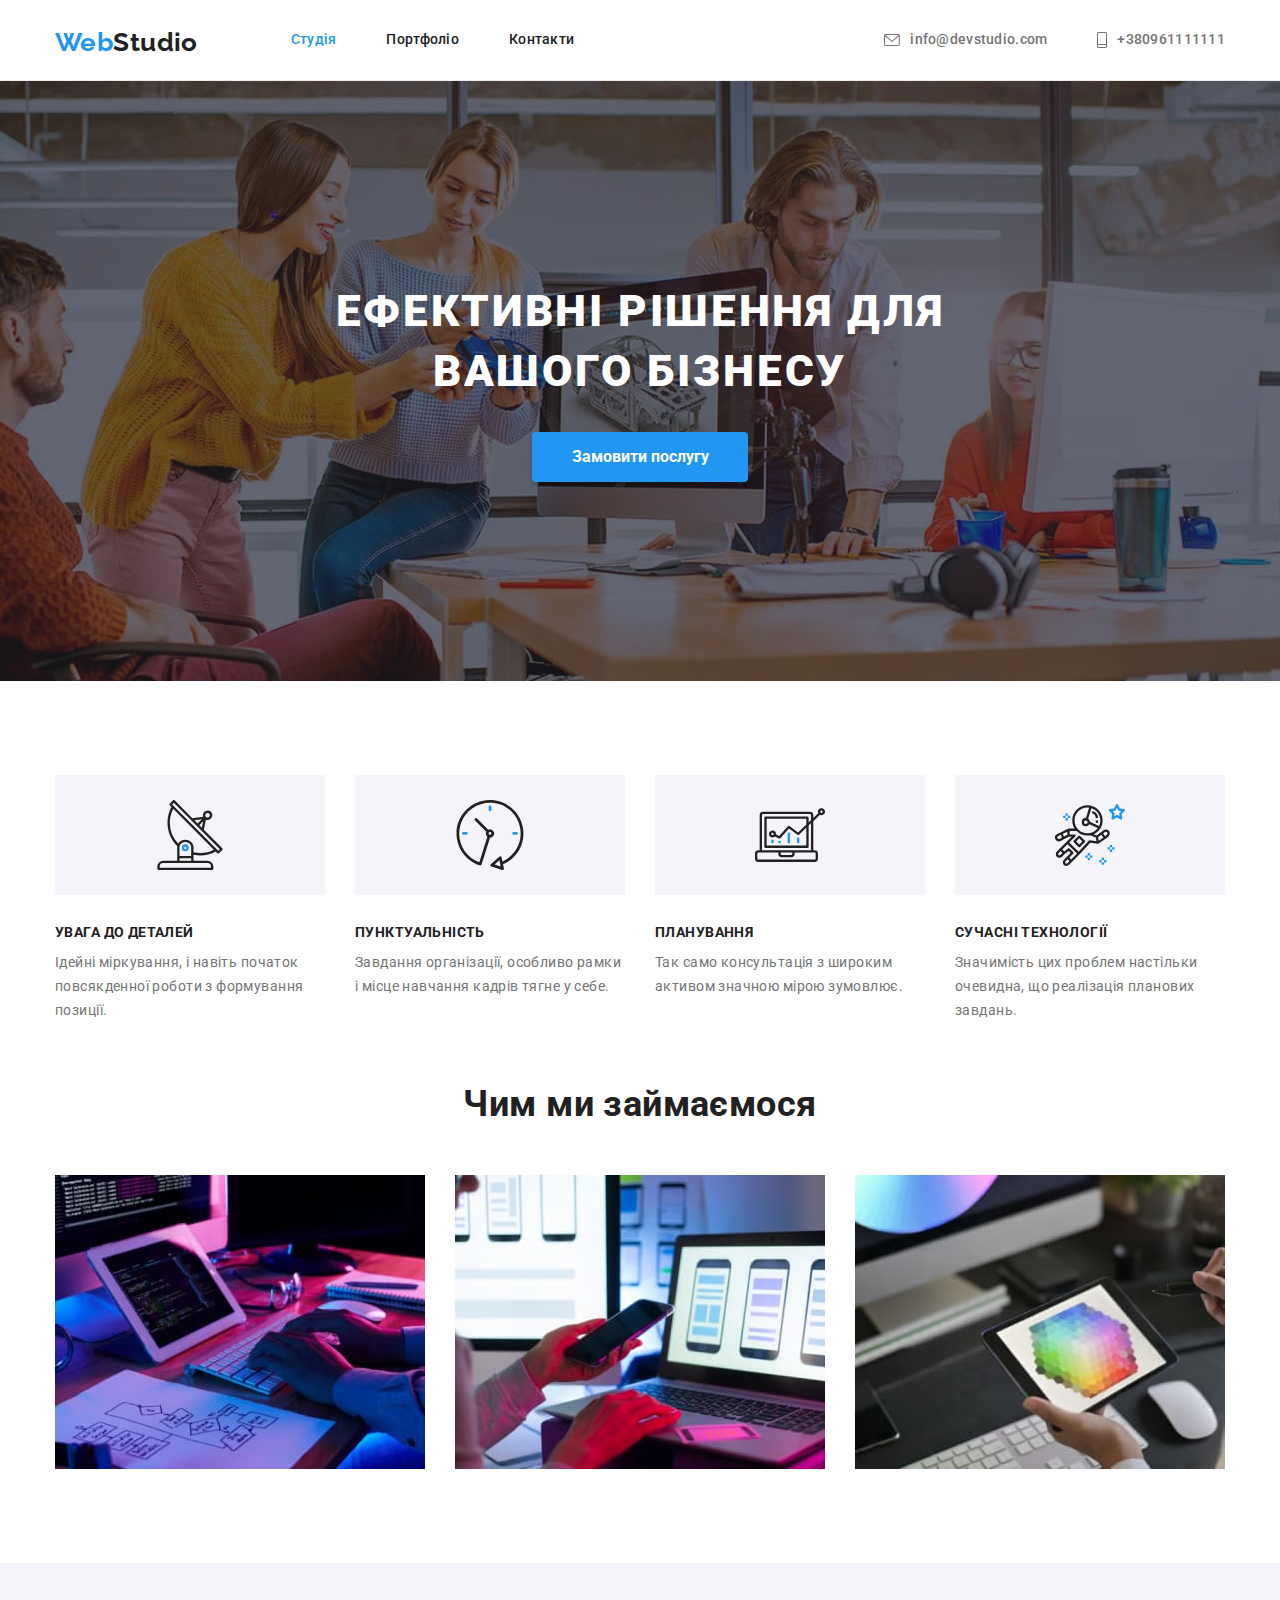
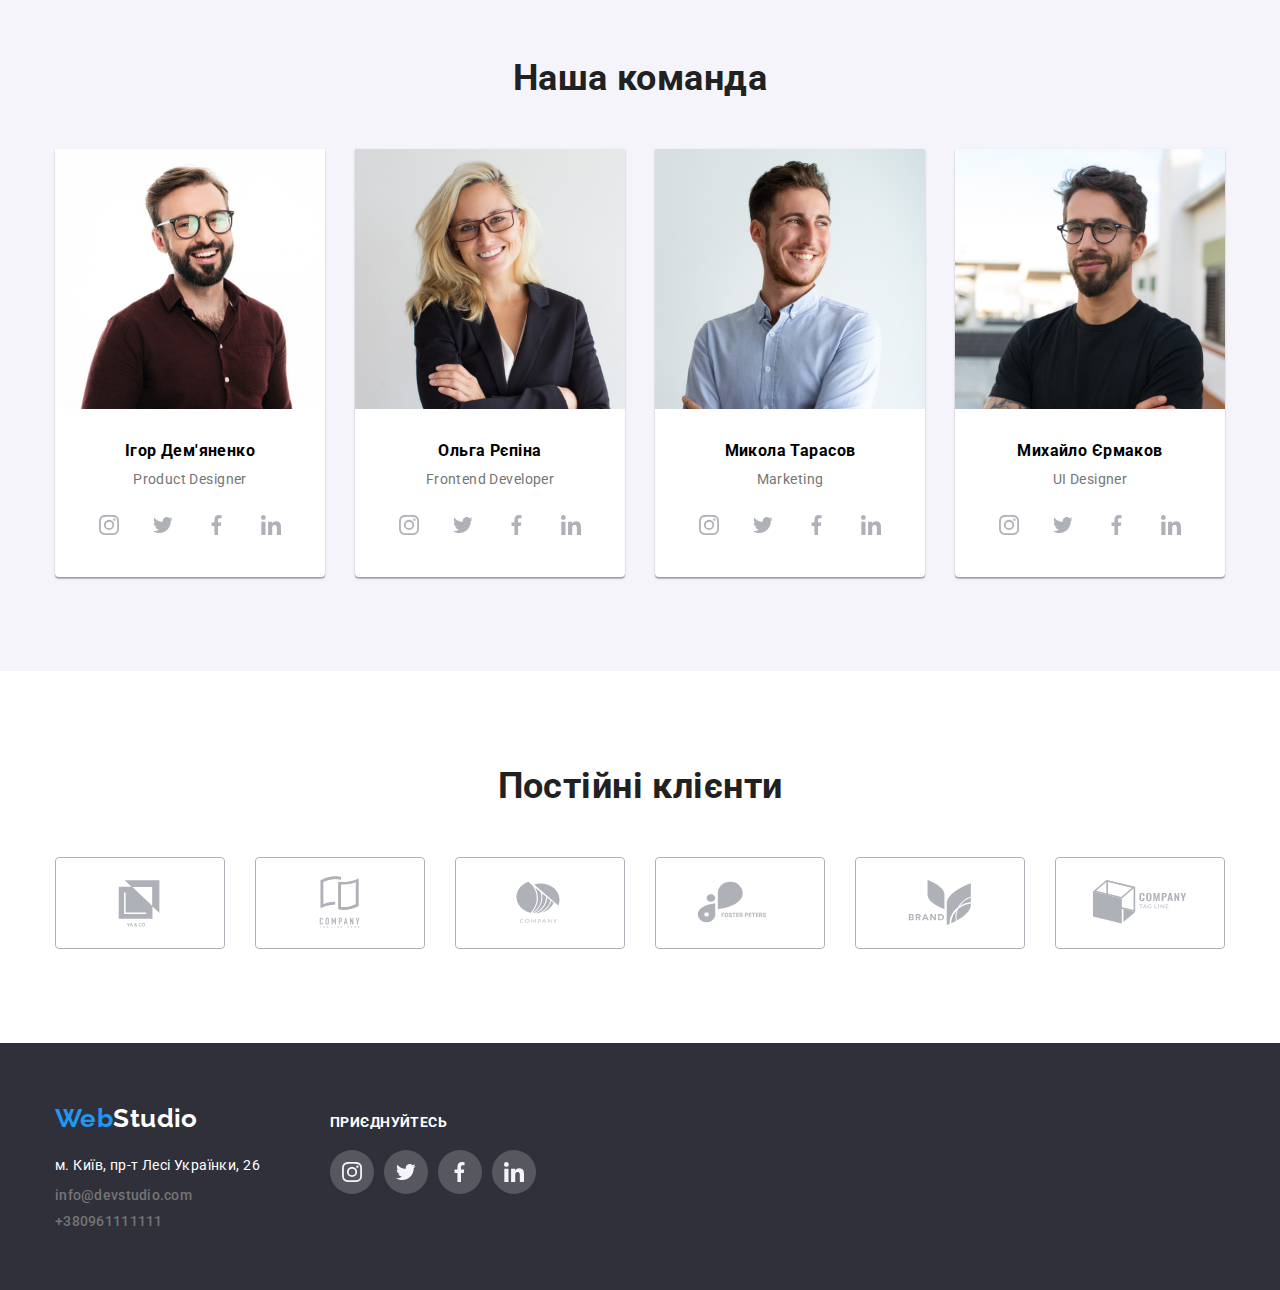
==== index.html @ 4f599ad9 "5 домашка" ====
<!DOCTYPE html>
<html lang="uk">
<head>
    <meta charset="UTF-8">
    <meta http-equiv="X-UA-Compatible" content="IE=edge">
    <meta name="viewport" content="width=device-width, initial-scale=1.0">
    <title>Webstudio</title>
    <link rel="preconnect" href="https://fonts.googleapis.com"/>
    <link rel="preconnect" href="https://fonts.gstatic.com" crossorigin/>
    <link href="https://fonts.googleapis.com/css2?family=Raleway:wght@700&family=Roboto:ital,wght@0,400;0,500;0,700;1,900&display=swap" rel="stylesheet"/>
    <link rel="stylesheet" href="https://cdnjs.cloudflare.com/ajax/libs/modern-normalize/1.1.0/modern-normalize.min.css"> 
    <link rel="stylesheet" href="css/styles.css"/>
</head>
<body>
    <header class="page-header">
        <div class="container">
        <nav class="main-nav">
            <a class="logo-link" href="./index.html" lang="en">Web<span class="logo-header">Studio</span></a>
            <ul class="site-nav list">
                <li class="item"><a href="./index.html" class="link current">Студія</a></li>
                <li class="item"><a href="./portfolio.html" class="link">Портфоліо</a></li>
                <li class="item"><a href="#" class="link">Контакти</a></li>
            </ul>
        </nav>      
            <ul class="contact-nav list">
                <li class="item">
                <a class="contacts-page link" href="mailto:info@devstudio.com" class="link">
                    <svg aria-label="конверт" class="button-icon" width="16" height="12">
                    <use href="./images/icons.svg#icon-envelope"></use>  
                </svg>info@devstudio.com</a></li>
                <li class="item">
                <a class="contacts-page link" href="tel:+380961111111" class="link">
                    <svg aria-label="телефон" class="smartphone" width="10" height="16"> 
                    <use href="./images/icons.svg#icon-phone"></use> 
                </svg>+380961111111</a></li>
            </ul>
        </div>
    </header>   
    <main>
        <section class="hero">
            <div class="container">
             <h1 class="hero-title">Ефективні рішення для <br> вашого бізнесу</h1>
             <button type="button" class="button-primary" >Замовити послугу</button>
            </div>
        </section>
        <section class="special">
            <div class="container">
            <h2 class="visually-hidden">Наші особливості</h2>
            <ul class="features-list list">
              <li class="item icon-deliver">
                <div class="superio">
                    <svg aria-label="антена" class="icon" width = "70" height = "70">
                <use href="./images/icons.svg#icon-antenna"></use>
                    </svg>
                </div>
                <div class="mario">
                    <h3 class="title">Увага до деталей</h3>
                    <p class="text">Ідейні міркування, i навіть початок повсякденної роботи з формування позиції.
                    </p>
                </div>
              </li>
              <li class="item icon-top">
                <div class="superio">
                    <svg aria-label="годинник" class="icon" width = "70" height = "70">
                <use href="./images/icons.svg#icon-clock"></use>
                    </svg>
                </div>
                <div class="mario">
                <h3 class="title">Пунктуальність</h3>
                <p class="text">Завдання організації, особливо рамки i місце навчання кадрів тягне у себе.
                </p>
                </div>
              </li>
              <li class="item icon-sop">
                <div class="superio">
                    <svg aria-label="діаграма" class="icon" width = "70" height = "70">
                <use href="./images/icons.svg#icon-diagram"></use>
                    </svg>
                </div>
                <div class="mario">
                <h3 class="title">Планування</h3>
                <p class="text">Так само консультація з широким активом значною мірою зумовлює.
                </p>
                </div>
              </li>
              <li class="item icon-pop">
                <div class="superio">
                    <svg aria-label="астронавт" class="icon" width = "70" height = "70">
                <use href="./images/icons.svg#icon-astronaut"></use>
                    </svg>
                </div>
                <div class="mario">
                <h3 class="title">Сучасні технології</h3>
                <p class="text">Значимість цих проблем настільки очевидна, що реалізація планових завдань.
                </p>
                </div>
              </li>
            </ul>
        </div>
        </section> 
        <section class="rutin">
            <div class="container">
            <h2 class="work-list">Чим ми займаємося</h2>
            <ul class="our-list">
              <li class="item">
                <img class="blocks" src="images/img.jpg" alt="Фото верстки" width="370">
              </li>
             <li class="item">
              <img class="blocks" src="images/img1.jpg" alt ="Розробка дизайна для телефона" width="370">
             </li>
             <li class="item">
              <img class="blocks" src="images/img2.jpg" alt="Вибір відтінку кольору на планшеті" width="370">
             </li>
            </ul>
            </div>
        </section>
        <section class="fone">
            <div class="container">
            <h2 class="working-list">Наша команда</h2>
            <ul class="team-list">
                <li class="work-platform">
                    <img src="images/img4.jpg" alt="Фото Ігор Дем'яненко " width="270" height="260">
                    <div class="portal">
                    <h3 class="title">Ігор Дем'яненко</h3>
                    <p class="text">Product Designer</p>
                    <ul class="media">
                        <li class="person-card">
                            <a class="sociamod-links" href="#">
                                <svg aria-label="інстаграм" class="social-icon" width = "20" height = "20">
                                <use href="./images/icons.svg#icon-instagram"></use>
                                    </svg></a>
                        </li>
                        <li class="person-card">
                            <a class="sociamod-links" href="#">
                                <svg  aria-label="твіттер" class="social-icon" width = "20" height = "20">
                                <use href="./images/icons.svg#icon-tviter"></use>
                                    </svg></a>
                        </li>
                        <li class="person-card">
                            <a class="sociamod-links" href="#">
                                <svg aria-label="фейсбук" class="social-icon" width = "20" height = "20">
                                <use href="./images/icons.svg#icon-facebook"></use>
                                    </svg></a>
                        </li>
                        <li class="person-card">
                            <a class="sociamod-links" href="#">
                                <svg aria-label="лінкедін" class="social-icon" width = "20" height = "20">
                                <use href="./images/icons.svg#icon-linkedin"></use>
                                    </svg></a>
                        </li>
                    </ul>
                    </div>
                </li>
                <li class="work-platform">
                    <img src="images/img5.jpg" alt="Фото Ольга Рєпіна" width="270" height="260">
                    <div class="portal">
                    <h3 class="title">Ольга Рєпіна</h3>
                    <p class="text">Frontend Developer</p>
                    <ul class="media">
                        <li class="person-card">
                            <a class="sociamod-links" href="#">
                                <svg aria-label="інстаграм" class="social-icon" width = "20" height = "20">
                                <use href="./images/icons.svg#icon-instagram"></use>
                                    </svg></a>
                        </li>
                        <li class="person-card">
                            <a class="sociamod-links" href="#">
                                <svg aria-label="твіттер" class="social-icon" width = "20" height = "20">
                                <use href="./images/icons.svg#icon-tviter"></use>
                                    </svg></a>
                        </li>
                        <li class="person-card">
                            <a class="sociamod-links" href="#">
                                <svg aria-label="фейсбук" class="social-icon" width = "20" height = "20">
                                <use href="./images/icons.svg#icon-facebook"></use>
                                    </svg></a>
                        </li>
                        <li class="person-card">
                            <a class="sociamod-links" href="#">
                                <svg aria-label="лінкедін" class="social-icon" width = "20" height = "20">
                                <use href="./images/icons.svg#icon-linkedin"></use>
                                    </svg></a>
                        </li>
                    </ul>
                </div>
                </li>
                <li class="work-platform">
                    <img src="images/img6.jpg" alt="Фото Микола Тарасов" width="270" height="260">
                    <div class="portal"> 
                    <h3 class="title">Микола Тарасов</h3>
                    <p class="text">Marketing</p>
                    <ul class="media">
                        <li class="person-card">
                            <a class="sociamod-links" href="#">
                                <svg aria-label="інстаграм" class="social-icon" width = "20" height = "20">
                                <use href="./images/icons.svg#icon-instagram"></use>
                                    </svg></a>
                        </li>
                        <li class="person-card">
                            <a class="sociamod-links" href="#">
                                <svg  aria-label="твіттер" class="social-icon" width = "20" height = "20">
                                <use href="./images/icons.svg#icon-tviter"></use>
                                    </svg></a>
                        </li>
                        <li class="person-card">
                            <a class="sociamod-links" href="#">
                                <svg aria-label="фейсбук" class="social-icon" width = "20" height = "20">
                                <use href="./images/icons.svg#icon-facebook"></use>
                                    </svg></a>
                        </li>
                        <li class="person-card">
                            <a class="sociamod-links" href="#">
                                <svg aria-label="лінкедін" class="social-icon" width = "20" height = "20">
                                <use href="./images/icons.svg#icon-linkedin"></use>
                                    </svg></a>
                        </li>
                    </ul>
                    </div>
                </li>
                <li class="work-platform">
                    <img src="images/img7.jpg" alt="Фото Михайло Єрмаков" width="270" height="260">
                    <div class="portal">
                    <h3 class="title">Михайло Єрмаков</h3>
                    <p class="text">UI Designer</p>
                    <ul class="media">
                        <li class="person-card">
                            <a class="sociamod-links" href="#">
                                <svg aria-label="інстаграм" class="social-icon" width = "20" height = "20">
                                <use href="./images/icons.svg#icon-instagram"></use>
                                    </svg></a>
                        </li>
                        <li class="person-card">
                            <a class="sociamod-links" href="#">
                                <svg aria-label="твіттер" class="social-icon" width = "20" height = "20">
                                <use href="./images/icons.svg#icon-tviter"></use>
                                    </svg></a>
                        </li>
                        <li class="person-card">
                            <a class="sociamod-links" href="#">
                                <svg aria-label="фейсбук" class="social-icon" width = "20" height = "20">
                                <use href="./images/icons.svg#icon-facebook"></use>
                                    </svg></a>
                        </li>
                        <li class="person-card">
                            <a class="sociamod-links" href="#">
                                <svg aria-label="лінкедін" class="social-icon" width = "20" height = "20">
                                <use href="./images/icons.svg#icon-linkedin"></use>
                                    </svg></a>
                        </li>
                    </ul>
                    </div>
                </li>
            </ul>
        </div>
        </section>
        <section class="newfolder">
        <div class="container">
            <h2 class="folder-list">Постійні клієнти</h2>
            <ul class="customers-list">
                <li class="fixt">
                    <a class="omga" href="#" class="omg">
                        <svg aria-label="логотип компанії 1" class="company-icon" width = "106" height = "60">
                        <use href="./images/icons.svg#icon-client1"></use>
                            </svg></a>
                </li>
                <li class="fixt">
                    <a class="omga" href="#" class="omg">
                        <svg aria-label="логотип компанії 2" class="company-icon" width = "106" height = "60">
                            <use href="./images/icons.svg#icon-client2"></use>
                                </svg></a>
                </li>
                <li class="fixt">
                    <a class="omga" href="#" class="omg">
                        <svg aria-label="логотип компанії 3" class="company-icon" width = "106" height = "60">
                            <use href="./images/icons.svg#icon-client3"></use>
                                </svg></a>
                </li>
                <li class="fixt">
                    <a class="omga" href="#" class="omg">
                        <svg aria-label="логотип компанії 4" class="company-icon" width = "106" height = "60">
                            <use href="./images/icons.svg#icon-client4"></use>
                                </svg></a>
                </li>
                <li class="fixt">
                    <a class="omga" href="#" class="omg">
                    <svg aria-label="логотип компанії 5" class="company-icon" width = "106" height = "60">
                        <use href="./images/icons.svg#icon-client5"></use>
                            </svg></a>
                </li>
                <li class="fixt">
                    <a class="omga" href="#" class="omg">
                        <svg aria-label="логотип компанії 6" class="company-icon" width = "106" height = "60">
                            <use href="./images/icons.svg#icon-client6"></use>
                                </svg></a>
                </li>
            </ul>
        </div>
        </section>
    </main>
    <footer class="contact-list">
    <div class="container footernew">
        <div class="footer-hub">
        <a href="./index.html" class="logof-link">Web<span class="logo-studio">Studio</span></a>
    <address class="keys">
        <ul class="contact-foot list">
            <li class="item"><a href="https://goo.gl/maps/CPtrU1FHBa2aNyZL9" class="map-link" target="_blank" rel="noopener noreferrer nofollow">м. Київ, пр-т Лесі Українки, 26</a></li>
            <li class="item"><a href="mailto:info@devstudio.com" class="link">info@devstudio.com</a></li>
            <li class="item"><a href="tel:+380961111111" class="link">+380961111111</a></li>
        </ul>
        </div>
    </address>
        <div class="super-footer">
        <p class="social-foot">Приєднуйтесь</p>
        <ul class="social-media-foot">
            <li class="block">
                <a href="#" class="sociamod-link">
                <svg aria-label="інстаграм" class="company-icon-footer" width = "20" height = "20">
                <use href="./images/icons.svg#icon-instagram"></use>
                </svg></a>
            </li>
            <li class="block">
                <a href="#" class="sociamod-link">
                    <svg aria-label="твіттер" class="company-icon-footer" width = "20" height = "20">
                    <use href="./images/icons.svg#icon-tviter"></use>
                    </svg></a>
            </li>
            <li class="block">
                <a href="#" class="sociamod-link">
                    <svg aria-label="фейсбук" class="company-icon-footer" width = "20" height = "20">
                    <use href="./images/icons.svg#icon-facebook"></use>
                    </svg></a>
            </li>
            <li class="block">
                <a href="#" class="sociamod-link">
                    <svg aria-label="лінкедін" class="company-icon-footer" width = "20" height = "20">
                    <use href="./images/icons.svg#icon-linkedin"></use>
                    </svg></a>
            </li>
        </ul>

        </div>
    </footer>
    </div>
</body>
</html>
---- css/styles.css ----
:root {
    --primary-text-color:#757575;
    --title-text-color:#212121;
    --accent-color:#2196F3;
    --primary-white-color:#ffffff;
    --secondary-black-color: #2F303A;
    --super-blue-color :#188CE8;
    --fon-button-color : #F5F4FA;
    --fon-icon-color : rgba(245, 244, 250, 1);
    --icon-fons-color : rgba(175, 177, 184, 1);
    --link-icon-color : rgba(255, 255, 255, 0.1);
    --client-icon-color : rgba(33, 150, 243, 1);
    --text-people-color:rgba(117, 117, 117, 1);

    --main-font: 'Roboto',sans-serif;
    --secondary-font : 'Raleway',sans-serif;
}

/*body*/

body {
    font-size: 14px;
    background-color:var(--primary-white-color);
    color: var(--primary-text);
    font-family: 'Roboto',sans-serif;
    letter-spacing: 0.03em;
}

/*Утиліт*/
.contacts-page {
    display: flex ;
    align-items: center;
}
.button-icon {
    margin-right: 10px;
    align-items: center;
    fill: currentColor;
}
.button-icon:hover,
.smartphone {
    fill: var(--accent-color);
}
.smartphone {
    align-items: center;
    margin-right: 10px;
    fill: currentColor;
}
.customers-list .fixt {
    display: flex;
    align-items: center;
    cursor: pointer;
    border-radius: 4px;
    justify-content: center;
    width: 170px;
    height: 92px;
    margin-right: 30px;
}
.customers-list .omga{
    fill: var(--icon-fons-color);
}
.omga:hover,
.omga:focus {
    border: 1px solid var(--accent-color);
    fill: var(--accent-color);
}
.sociamod-link:hover,
.sociamod-link:focus {
    background-color: var(--accent-color);
    fill:var(--primary-white-color);
}
.sociamod-links:hover,
.sociamod-links:focus {
    background-color: var(--accent-color);
    fill: var(--primary-white-color);
}

.omga { 
    text-decoration: none;
    width: 100%;
    height: 100%;
    display: flex;
    align-items: center;
    justify-content: center;

    border: 1px solid var(--icon-fons-color);
    border-radius: 4px;
    fill: var(--accent-color);
}

.features-list .superio {
    display: flex;
    align-items: center;
    justify-content: center;
    border-radius: 4px;
    background-position: center;
    height: 120px;
}

.person-card {
    background-color: var(--primary-white-color);
}


.list {
    list-style: none;
    padding: 0;
    margin: 0;
}
.container {
    width: 1200px;
    margin-left: auto;
    margin-right: auto;
    padding-left: 15px;
    padding-right: 15px;
}
.page-header {
    border-bottom: 1px solid rgba(236, 236, 236, 1) ;
 
}
.page-header>.container{
       display: flex;
} 
/*Main-nav*/

.main-nav {
    display: flex;
    width: 1200;
    align-items: center;
    border: rgba(236, 236, 236, 1);
}
 /*WebStudio*/

.logo-link {
    color:var(--accent-color);
    font-family: var(--secondary-font);

    font-weight: 700;
    font-size: 26px;
    line-height: 1.19;
    text-decoration: none;
    padding-top: 25px;
}
.logo-header {
    color:var(--title-text-color) ;
}
/*Site nav*/
.site-nav .link,
.site-nav .list {
    color: var(--title-text-color);

    font-weight: 500;
    font-size: 14px;
    line-height: 1.14;
    letter-spacing: 0.02em;
    text-decoration: none;
}
.site-nav .link:hover, 
.site-nav .link:focus {
    color:var(--accent-color);
}
.site-nav .link.current {
    color: var(--accent-color);
}
.site-nav  {
    display: flex;
    margin-left: 93px;
}
.site-nav .item {
    margin-right: 0px;
}
.site-nav .item:not(:last-child) {
    margin-right: 50px;
}
.site-nav .link {
    display: block;
    padding-top:  32px;
    padding-bottom: 32px;
}

/*Contact nav*/

.contact-nav .link {
    color: var(--primary-text-color);

    font-weight: 500;
    font-size: 14px;
    line-height: 1.14;
    letter-spacing: 0.02em;
    text-decoration: none;

    display: flex;
    padding-top:  32px;
    padding-bottom: 32px;
    align-items: center;
}
.contact-nav .link:hover, 
.contact-nav .link:focus {
    color: var(--accent-color);
}
.site-nav .list {
    color: var(--primary-text-color);
    font-weight: 500;
    font-size: 14px;
    line-height: 1.14;
    letter-spacing: 0.02em;
    text-decoration: none;
}
.contact-nav {
    display: flex;
    margin-left: auto;
}
.contact-nav .item {
    margin-right: 0px;
}
.contact-nav .item:not(:last-child) {
    margin-right: 50px;
}

/*Hero*/

.hero {
    max-width: 1600px;
    height: 600px;
    background-image: linear-gradient(to right,rgba(47, 48, 58, 0.4),rgba(47, 48, 58, 0.4)), url(../images/img-fone.jpg);
    background-repeat: no-repeat;
    background-position: center;
    text-align: center;
    margin-top: 0;
    margin: 0px auto;
    padding-bottom: 200px;
    padding-top: 200px;
}
h1,h2,h3 { margin: 0px;
}

.hero-title {
    margin-bottom: 30px;

    color:var(--primary-white-color) ;
    
    font-weight: 900;
    font-size: 44px;
    line-height: 1.37;
    letter-spacing: 0.06em;
    text-transform: uppercase;
}

/*features*/
.mario {
    margin-top: 30px;
}

.features-list .title {
    color: var(--title-text-color);

    font-weight: 700;
    font-size: 14px;
    line-height: 1.14;
    text-transform: uppercase;
    
    margin-top: 0;
    margin-bottom: 10px;
}
.features-list .text {
    color: var(--primary-text-color);
    
    font-weight: 400;
    font-size: 14px;
    line-height: 1.7;

    margin-top: 0px;
    margin-bottom: 0px;
}
.features-list {
    display: flex;
}
.features-list .title {
    margin-bottom: 10px;
}
.features-list .item {
    content: "";
    display: block;
    height: 120px;
    background-size: contain;
    background-repeat: no-repeat;
    background-position: center;
    background-color: var(--fon-icon-color);
}
.features-list .item {
    width: 270px;
    margin-left: 0px;
}
.features-list .item:not(:first-child) {
    margin-left: 30px;
}

/*Our work*/

.rutin {
    padding-bottom: 94px;
    padding-top: 94px;
}
.work-list {
    color: var(--title-text-color);
    
    font-weight: 700;
    font-size: 36px;
    line-height: 1.17;
    text-align: center;
    
    margin-top: 0px;
    margin-bottom: 50px;
}
.work-list .title {
    color: var(--title-text-color);

    font-weight: 500;
    font-size: 16px;
    line-height: 1.19;
    text-align: center;
}
.our-list {
    display: flex;
    text-align: center;
    margin: 0px;
    padding: 0px;
}
.our-list .item {
    display: block;
    list-style: none;
}
.our-list .item {
    margin-right: 0px;
}
.our-list .item:not(:last-child) {
    margin-right: 30px; 
}
.blocks {
    display: block;
}

/*Team*/

.fone {
    background-color: var(--fon-button-color);
    padding-top: 94px;
    padding-bottom: 94px;
}
.team-list {
    display: flex;
    margin: 0px;
    padding: 0px;
    list-style: none;
}
.working-list {
    color: var(--title-text-color);
    font-weight: 700;
    font-size: 36px;
    line-height: 1.17;
    text-align: center;
    margin-top: 0px;
    margin-bottom: 50px;
}
.work-platform {
    background: var(--primary-white-color) ;
    box-shadow: 0px 1px 3px rgba(0, 0, 0, 0.12), 0px 1px 1px rgba(0, 0, 0, 0.14), 0px 2px 1px rgba(0, 0, 0, 0.2);
    border-radius: 0px 0px 4px 4px;

    width: 270px;
    text-align: center;
}
.work-platform {
    margin-right: 0px;
}
.work-platform:not(:last-child) {
    margin-right: 30px;
}
.work-platform .title {
    margin-top: 0px;
}
.work-platform .text {
    margin-top: 0px;
    color: var(--text-people-color)
}
.work-list .text{
    color: var(--primary-text-color);

    font-weight: 400;
    font-size: 16px;
    line-height: 19px;
    text-align: center;
}
.team-list .title {
    margin-bottom: 10px;
}
.portal {
   padding: 30px;
}
.portal .text {
    margin: 0px;
}
.media {
    display: flex;
    list-style: none;
    border-radius: 50px;
    margin-top: 16px;
    padding: 0px;
    justify-content: center;
    gap: 10px;
}

.media .sociamod-links{
    width: 44px;
    height: 44px;
    border-radius: 50%;
    display: flex;
    justify-content: center;
    align-items: center;
    cursor: pointer;
}

.sociamod-links {
    width: 100%;
    height: 100%;
    display: flex;
    align-items: center;
    justify-content: center;
    background-color: var(--link-icon-color);
    border-radius: 50%;
    fill: var(--icon-fons-color);
  }
/*Newfolder*/
.newfolder {
    background-color: var(--primary-white-color);
    padding-top: 94px;
    padding-bottom: 94px;
}
.folder-list {
    color: var(--title-text-color);
    font-weight: 700;
    font-size: 36px;
    line-height: 1.17;
    text-align: center;
    margin-top: 0px;
    margin-bottom: 50px;
}
.customers-list {
    display: flex;
    margin: 0px;
    padding: 0px;
    list-style: none;
}
.fixt {
    background: var(--primary-white-color) ;
    border-radius: 0px 0px 4px 4px;

    width: 170px;
    height: 92px;
    text-align: center;
}
.fixt {
    margin-right: 0px;
}
.fixt:not(:last-child) {
    margin-right: 30px;
}
.customers-list .fixt {
    margin-right: 0px;
}
.customers-list .fixt:not(:last-child) {
margin-right: 30px;
}

/*Button*/

.button {
    font-family: inherit;
}
.site-works .links {
    border-radius: 4px;
}
.site-works .links {
    border-radius: 4px ;
}

.button .links:hover, 
.button .links:focus {
    background-color : var(--super-blue-color);
    color: var(--primary-white-color);
    cursor:pointer;
    box-shadow: 0px 3px 1px rgba(0, 0, 0, 0.1), 0px 1px 2px rgba(0, 0, 0, 0.08),
    0px 2px 2px rgba(0, 0, 0, 0.12);
}

.site-works .links {
    background-color: var(--fon-button-color);
    color: var(--title-text-color);
    font-weight: 500;
    font-size: 16px;
    line-height: 1.6;
    text-align: center;
    border:none;
}
.links {
    padding : 6px 25px;
}
.button-primary {
    min-width: 216px;
    display:inline-block;
    padding: 10px 32px;
   
    background-color: var(--accent-color);
    color: var(--primary-white-color);
    box-shadow: 0px 4px 4px rgba(0, 0, 0, 0.15);
    border-radius: 4px;
    border:none;
    font-family: inherit;
    font-size: 16px;
    font-weight: 700;
    line-height: 1.88;
    text-align: center;
}
.button-primary:hover, 
.button-primary:focus {
    background-color : var(--super-blue-color);
    color: var(--primary-white-color);
    cursor:pointer;
}
.link,.links {
    cursor:pointer;
}
.contact-list {
    background-color: var(--secondary-black-color);
}
.contact-foot .link:hover, 
.contact-foot .link:focus {
    color: var(--accent-color);
}
.contact-foot .link {
    color: var(--primary-text-color);

    font-weight: 500;
    font-size: 14px;
    line-height: 1.14;
    letter-spacing: 0.02em;
    text-decoration: none;
}

.logo-link {
    margin: 0px;
    padding-bottom: 20px;
}
.logo-studio {
    color: var(--primary-white-color);
}
.map-link {
    color: var(--primary-white-color);

    font-weight: 400;
    font-size: 14px;
    line-height: 1.7;
    text-decoration: none;
}

/*portmain*/

.port {
    padding-bottom: 94px;
    padding-top: 94px;

}
.works-title {
    color: var(--title-text-color);

    font-weight: 700;   
    font-size: 18px;
    line-height: 2.0;
    letter-spacing: 0.06em;
    margin-top: 0px;
    text-align: center;
    margin-bottom: 4px;
}
.works-text {
    color: var(--primary-text-color);
    font-weight: 400;
    font-size: 16px;
    line-height: 1.9;
    letter-spacing: 0.03em;
    margin-top: 0px;
    text-align: center;
}
.site-works .link {
    background-color: var(--fon-button-color);
    color: var(--title-text-color);
    font-weight: 500;
    font-size: 16px;
    line-height: 1.6;
    text-align: center;
    border:none;
}
.site-works .link:hover, 
.site-works .link:focus {
    background-color: var(--accent-color);
    color: var(--primary-white-color);
}
.site-works .links:hover, 
.site-works .links:focus {
    background-color: var(--accent-color);
    color: var(--primary-white-color);
    box-shadow: 0px 3px 1px rgba(0, 0, 0, 0.1), 0px 1px 2px rgba(0, 0, 0, 0.08),
    0px 2px 2px rgba(0, 0, 0, 0.12);
}
.hor:hover,
.hor:focus {
    display: block;
    box-shadow: 0px 1px 1px rgba(0, 0, 0, 0.12), 0px 4px 4px rgba(0, 0, 0, 0.06),
      1px 4px 6px rgba(0, 0, 0, 0.16);
} 

.site-works {
    display: flex;
    justify-content: center; 
    margin-bottom: 50px;
    align-items: center;
}
.site-works .item {
    margin-right: 0px;
}
.site-works .item:not(:last-child) {
    margin-right: 8px;
}
.project-list {
    display: flex;
    flex-wrap: wrap;
    list-style: none;
    margin-left: 0px;
    padding: 0px;
    margin-top: 0px;
    margin-bottom: -30px;
    margin-right: -30px;
}
.project-list .item {
    margin-bottom: 30px;
    margin-right: 30px;
    width: 370px;
    padding: 0px;
}
    .hor {
    text-decoration: none;
}
.card-content {
    padding: 20px 24px;
    border: 1px solid rgba(238, 238, 238, 1)

}
.works-title {
    text-align: left;
}
.works-text {
    text-align: left;
    margin: 0px;
}

/*Special*/

.special {
    margin-top: 0;
    padding-top: 94px;
    padding-bottom: 94px;
  }
.visually-hidden {
    position: absolute;
      white-space: nowrap;
      width: 1px;
      height: 1px;
      overflow: hidden;
      border: 0;
      padding: 0;
      clip: rect(0 0 0 0);
      clip-path: inset(50%);
      margin: -1px;
  }
  .logof-link {
    color:var(--accent-color);
    font-family: var(--secondary-font);

    font-weight: 700;
    font-size: 26px;
    line-height: 1.19;
    text-decoration: none;
  }
  .logof-link {
    margin: 0px;
    padding-bottom: 20px;
  }
  .keys {
    font-style: normal;
    margin-top: 20px;
  }
  .contact-list {
    padding-top: 60px;
    padding-bottom: 60px;
  }
  .contact-foot .item {
    margin-bottom: 0px;
  }
  .contact-foot .item:not(:last-child) {
    margin-bottom: 9px;
  }


  .super-footer {
    margin-left: 70px;
  }
  .social-foot {
    font-weight: 700;
    font-size: 14px;
    text-transform: uppercase;
    font-style: normal;
    color: var(--primary-white-color);
    margin: 0px;
    padding: 0px;
  }
  .social-media-foot {
    display: flex;
    justify-content: center;
    margin-top: 20px;
    border-radius: 50px;
    list-style: none;
    padding: 0px;
    margin: 0px;
    margin-top: 20px;
  }
  .social-media-foot .block {
    width: 44px;
    height: 44px;
    fill: var(--fon-button-color);
    
    display: flex;

    cursor: pointer;
    margin-right: 10px;
    background: rgba(255, 255, 255, 0.1);
    border-radius: 50%;

    justify-content: center;
    align-items: center;
  }
  .footernew {
    display: flex;
    align-items: baseline;
  } 
  .footer-hub {
    display: block;
  }
  .sociamod-link {
    width: 100%;
    height: 100%;
    display: flex;
    align-items: center;
    justify-content: center;
    fill: var(--fon-button-color);
    background-color: var(--link-icon-color);
    border-radius: 50%;
  }
  .social-media-foot .block {
    margin: 0px;
  }
  .social-media-foot .block:not(:last-child) {
    margin-right: 10px;
  }
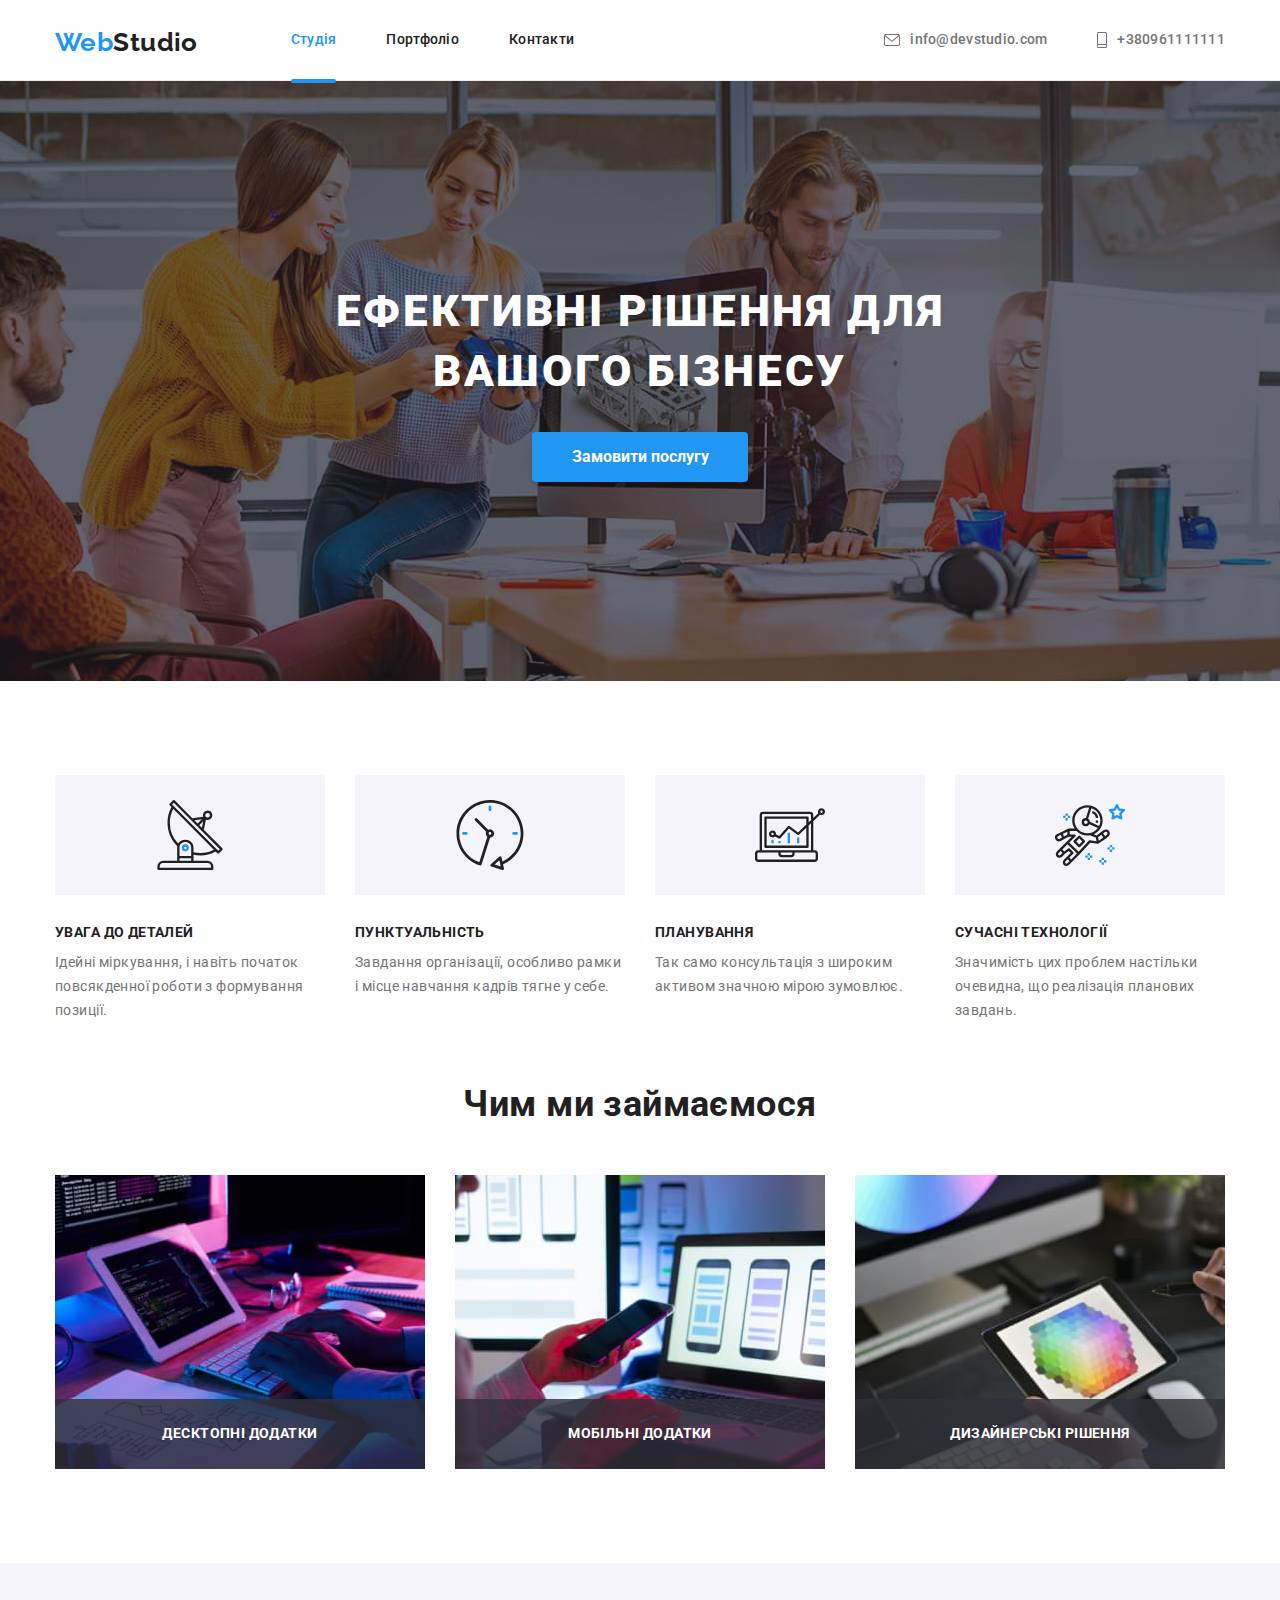
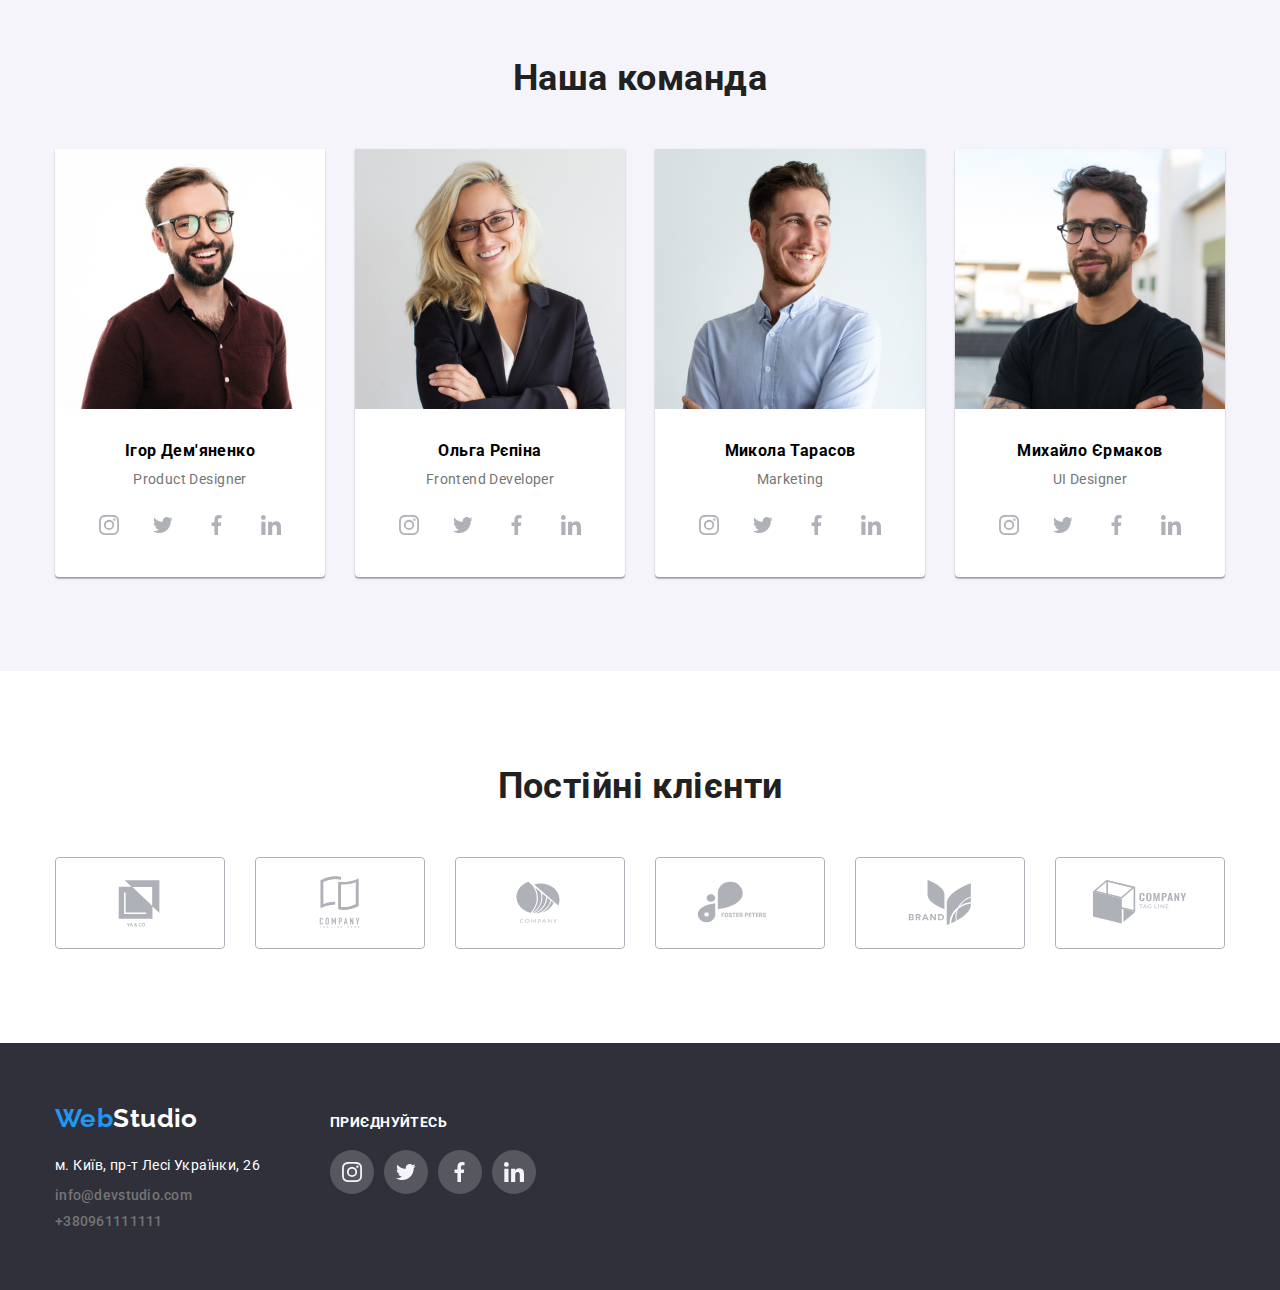
==== commit 76a95567: "Генерує студію" ====
--- a/index.html
+++ b/index.html
@@ -40,7 +40,7 @@
         <section class="hero">
             <div class="container">
              <h1 class="hero-title">Ефективні рішення для <br> вашого бізнесу</h1>
-             <button type="button" class="button-primary" >Замовити послугу</button>
+             <button data-modal-open type="button" class="button-primary" >Замовити послугу</button>
             </div>
         </section>
         <section class="special">
@@ -104,13 +104,22 @@
             <ul class="our-list">
               <li class="item">
                 <img class="blocks" src="images/img.jpg" alt="Фото верстки" width="370">
+                <div class="product">
+                    <p class="distext">Десктопні додатки</p>
+                </div>
               </li>
              <li class="item">
               <img class="blocks" src="images/img1.jpg" alt ="Розробка дизайна для телефона" width="370">
+              <div class="product">
+                <p class="distext">Мобільні додатки</p>
+              </div>
              </li>
              <li class="item">
               <img class="blocks" src="images/img2.jpg" alt="Вибір відтінку кольору на планшеті" width="370">
-             </li>
+            <div class="product">
+                <p class="distext">Дизайнерські рішення</p>
+            </div> 
+            </li>
             </ul>
             </div>
         </section>
@@ -341,5 +350,16 @@
         </div>
     </footer>
     </div>
+    <div class="backdrop is-hidden"data-modal>
+        <div class="modal">
+    <button data-modal-close>
+        <svg class="modal-close-icon" width="18px" hight="18px">
+            <use href="./images/icons.svg#icon-close"></use>
+
+        </svg>
+    </button>
+        </div>
+    </div>
+     <script src="./js/modal.js"></script>
 </body>
 </html> 
--- a/css/styles.css
+++ b/css/styles.css
@@ -11,6 +11,8 @@
     --link-icon-color : rgba(255, 255, 255, 0.1);
     --client-icon-color : rgba(33, 150, 243, 1);
     --text-people-color:rgba(117, 117, 117, 1);
+    --drop-top-color :rgba(255, 255, 255, 1);
+    --new-hm5-color: rgba(47, 48, 58, 0.8);
 
     --main-font: 'Roboto',sans-serif;
     --secondary-font : 'Raleway',sans-serif;
@@ -25,7 +27,57 @@
     font-family: 'Roboto',sans-serif;
     letter-spacing: 0.03em;
 }
-
+.backdrop {
+    position: fixed;
+    top: 0;
+    left: 0;
+    width: 100%;
+    height: 100%;
+    background-color:rgba(0, 0, 0, 0.2) ;
+}
+.backdrop.is-hidden {
+    opacity: 0;
+    pointer-events: none;
+}
+.modal {
+    position: absolute;
+    top: 50%;
+    left: 50%;
+    transform: translate(-50%,-50%);
+
+    width: 528px;
+    height: 521px;
+ 
+    background-color:var(--primary-white-color);
+    box-shadow: 0px 1px 3px rgba(0, 0, 0, 0.12), 0px 1px 1px rgba(0, 0, 0, 0.14), 0px 2px 1px rgba(0, 0, 0, 0.2);
+    border-radius: 4px;
+}
+.link.current::after {
+    position: absolute;
+    content:"";
+    left: 0;
+    bottom: -3px;
+    width: 100%;
+    height: 4px;
+    display: block;
+    background-color: var(--accent-color);
+    border-radius: 2px;
+}
+.link {
+    position: relative;
+    color: var(--article-color);
+    font-weight: 500;
+    line-height: 1.14;
+    letter-spacing: 0.02em;
+  
+    display: inline-block;
+}
+.site-nav .link.current {
+    color: var(--accent-color);
+  }
+.site-nav .item {
+    position: relative;
+  }
 /*Утиліт*/
 .contacts-page {
     display: flex ;
@@ -326,8 +378,11 @@
     padding: 0px;
 }
 .our-list .item {
+    position: relative;
+
     display: block;
     list-style: none;
+
 }
 .our-list .item {
     margin-right: 0px;
@@ -338,7 +393,28 @@
 .blocks {
     display: block;
 }
-
+.distext {
+    color: var(--primary-white-color);
+    font-family: var(--main-font);
+    font-style: normal;
+    font-weight: 700;
+    font-size: 14px;
+    line-height: 1.14;
+    text-align: center;
+    text-transform: uppercase;
+}
+.product {
+    position: absolute;
+    
+    display: flex;
+    align-items: center;
+    justify-content: center;
+    bottom: 0;
+    left: 0;
+    width: 100%;
+    height: 70px;
+    background-color:var(--new-hm5-color);
+}
 /*Team*/
 
 .fone {
